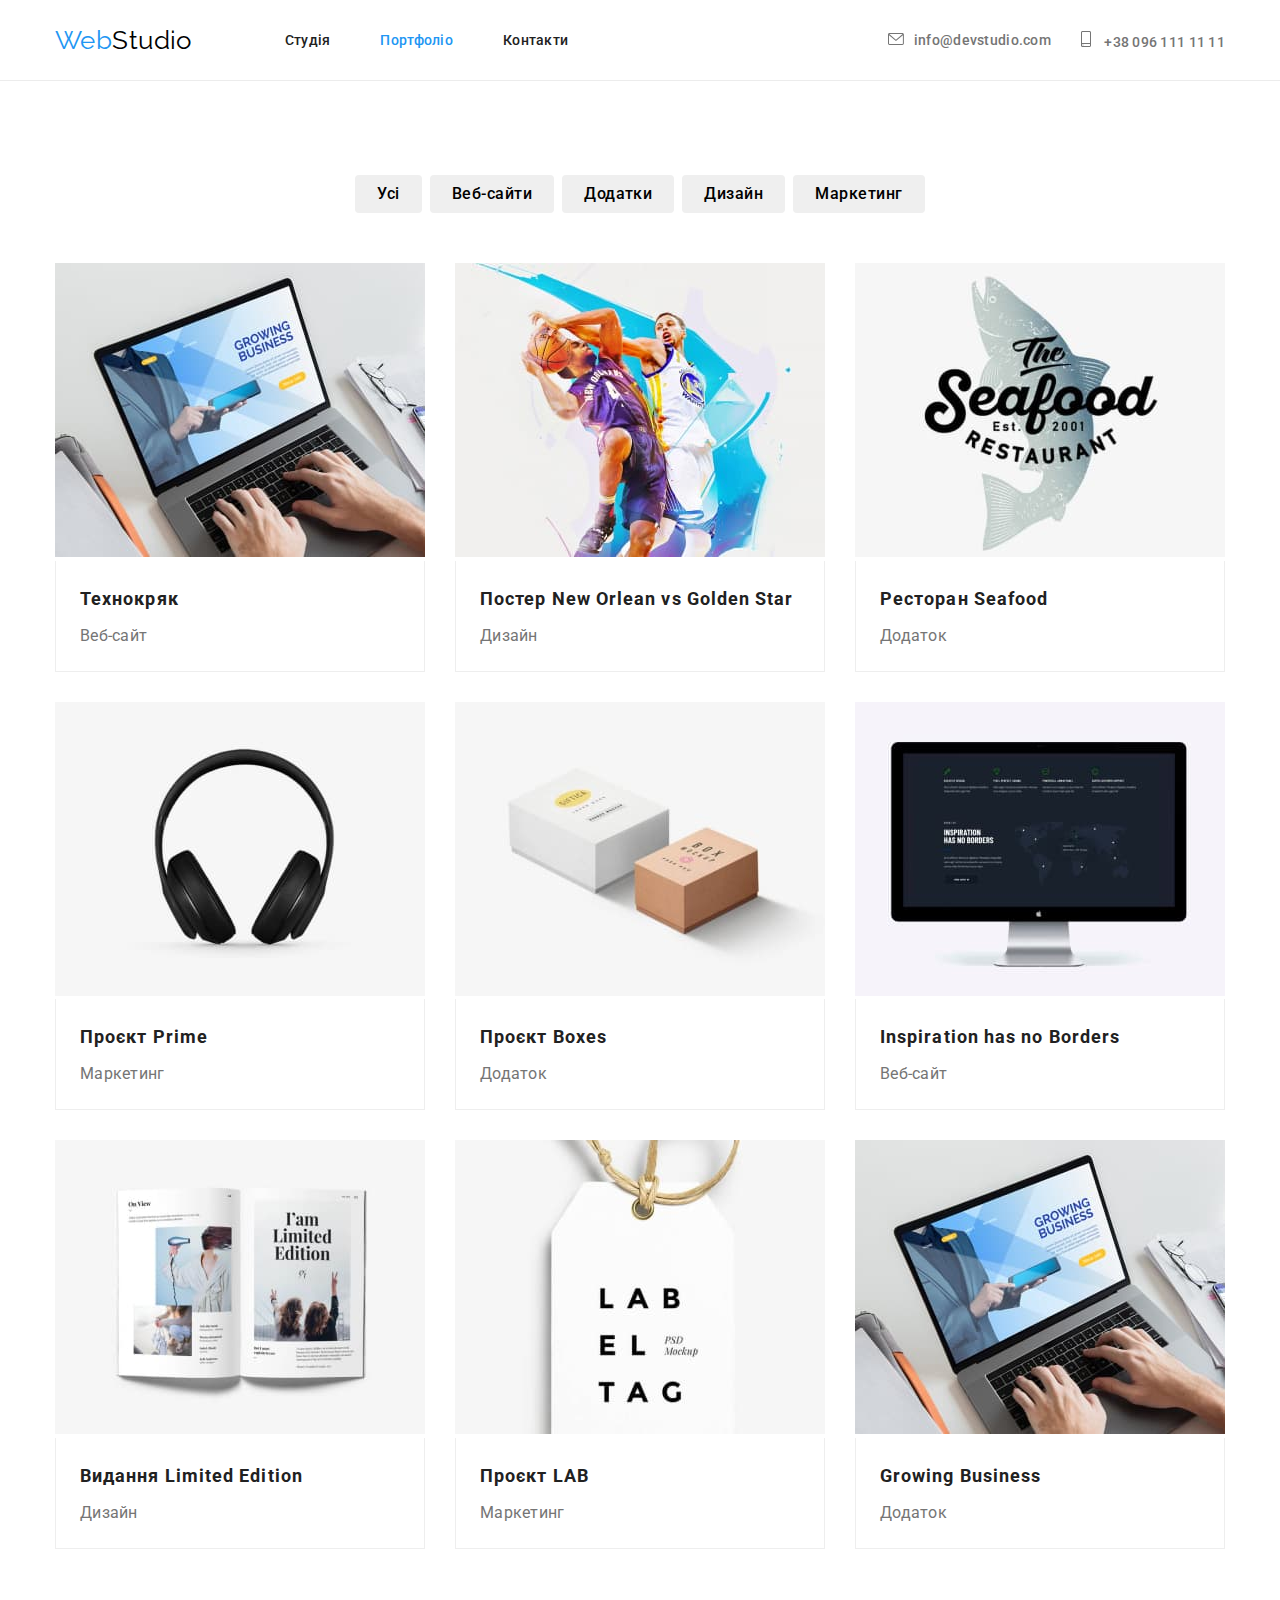
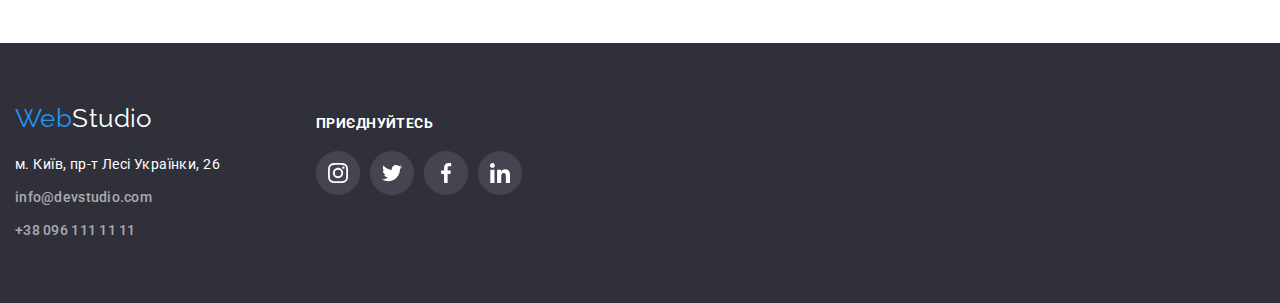
==== portfolio.html @ 9c9692b7 "qqq" ====
<!DOCTYPE html>
<html lang="uk">

<head>
    <meta charset="UTF-8">
    <meta http-equiv="X-UA-Compatible" content="IE=edge">
    <meta name="viewport" content="width=device-width, initial-scale=1.0">
    <title>WebStudio</title>
    <link rel="stylesheet"
        href="https://cdnjs.cloudflare.com/ajax/libs/modern-normalize/1.1.0/modern-normalize.min.css">
    <link rel="stylesheet" href="./css/styles.css">
    <link rel="stylesheet"
        href="https://fonts.googleapis.com/css2?family=Raleway:wght@700&family=Roboto:wght@400;500;700;900&display=swap">
</head>

<body>
        <header class="border">
            <div class="container">
                <nav>
                    <a href="./index.html" class="studio"><span class="span-logo">Web</span>Studio</a>
                    <ul class="ul nav">
                        <li><a href="" class="nav-link">Студія</a></li>
                        <li><a href="./portfolio.html" class="nav-link current">Портфоліо</a></li>
                        <li><a href="" class="nav-link">Контакти</a></li>
                    </ul>
                </nav>
                <ul class="ul header">
                    <Li><a href="mailto:info@devstudio.com" class="link">
                        <svg class="header-icon" width="16" height="12">
                            <use href="./img/icon.svg#mail"></use>
                        </svg>info@devstudio.com</a></Li>
                    <Li><a href="tel:+380961111111" class="link">
                        <svg class="header-icon" width="10" height="16">
                        <use href="./img/icon.svg#smartphone"></use>
                    </svg>
                        +38 096 111 11 11</a></Li>
                </ul>
            </div>
        </header>
        <main>
            <section class="section">
                <div class="container">
                    <ul class="ul button-filter">
                        <li><button type="button" class="button">Усі</button></li>
                        <li><button type="button" class="button">Веб-сайти</button></li>
                        <li><button type="button" class="button">Додатки</button></li>
                        <li><button type="button" class="button">Дизайн</button></li>
                        <li><button type="button" class="button">Маркетинг</button></li>
                    </ul>
                  <ul class="ul portfolio">
                        <li>
                            <a href="" class="link border-card">
                                <img src="./img/laptop.jpg" alt="Технокряк" width="370" height="294">
                               <div class="filter">
                                <h3 class="portfolio-title">Технокряк</h3>
                                <p class="portfolio-text">Веб-сайт</p>
                            </div>
                            </a>
                        </li>
                        <li>
                            <a href="" class="link border-card">
                                <img src="./img/bascket.jpg" alt="Постер" width="370" height="294">
                                <div class="filter">
                                <h3 class="portfolio-title">Постер New Orlean vs Golden Star</h3>
                                <p class="portfolio-text">Дизайн</p>
                        </div>
                            </a>
                        </li>
                        <li>
                            <a href="" class="link border-card">
                                <img src="./img/seafood.jpg" alt="Ресторан" width="370" height="294">
                               <div class="filter">
                                <h3 class="portfolio-title">Ресторан Seafood</h3>
                                <p class="portfolio-text">Додаток</p>
                        </div>
                            </a>
                        </li>
                        <li>
                            <a href="" class="link border-card">
                                <img src="./img/headphones.jpg" alt="Проєкт Прайм" width="370" height="294">
                                <div class="filter">
                                <h3 class="portfolio-title">Проєкт Prime</h3>
                                <p class="portfolio-text">Маркетинг</p>
                        </div>
                            </a>
                        </li>
                        <li>
                            <a href="" class="link border-card">
                                <img src="./img/boxes.jpg" alt="Проєкт Боксес" width="370" height="294">
                                <div class="filter">
                                <h3 class="portfolio-title">Проєкт Boxes</h3>
                                <p class="portfolio-text">Додаток</p>
                        </div>
                            </a>
                        </li>
                        <li>
                            <a href="" class="link border-card">
                                <img src="./img/monoblock.jpg" alt="Моноблок" width="370" height="294">
                             <div class="filter">  
                                <h3 class="portfolio-title">Inspiration has no Borders</h3>
                                <p class="portfolio-text">Веб-сайт</p>
                        </div>
                            </a>
                        </li>
                        <li>
                            <a href="" class="link border-card">
                                <img src="./img/magazine.jpg" alt="Видання" width="370" height="294">
                               <div class="filter">
                                <h3 class="portfolio-title">Видання Limited Edition</h3>
                                <p class="portfolio-text">Дизайн</p>
                        </div>
                            </a>
                        </li>
                        <li>
                            <a href="" class="link border-card">
                                <img src="./img/label.jpg" alt="Проєкт" width="370" height="294">
                                <div class="filter">
                                <h3 class="portfolio-title">Проєкт LAB</h3>
                                <p class="portfolio-text">Маркетинг</p>
                        </div>
                            </a>
                        </li>
                        <li>
                            <a href="" class="link border-card">
                                <img src="./img/laptop.jpg" alt="Лептоп" width="370" height="294">
                                <div class="filter">
                                <h3 class="portfolio-title">Growing Business</h3>
                                <p class="portfolio-text">Додаток</p>
                        </div>
                            </a>
                        </li>
                    </ul>
                </div>
            </section>
        </main>
    <footer class="footer">
        <div class="ttt">
            <div class="container join">
                <a href="./index.html" class="studio-footer"><span class="span-logo">Web</span>Studio</a>
                <address class="footer-address">
                    <ul class="ul tttt">
                        <li><a href="https://goo.gl/maps/Uojgi36pU9A2yynF6" class="address-link">м. Київ, пр-т Лесі
                                Українки, 26</a></li>
                        <li><a href="mailto:info@devstudio.com" class="link">info@devstudio.com</a></li>
                        <li><a href="tel:+380961111111" class="link">+38 096 111 11 11</a></li>
                    </ul>
                </address>
            </div>
            <div class="icon-teams">
                <h3 class="social-title">приєднуйтесь</h3>
                <ul class="last">
                    <li class="icon-hovers">
                        <svg class="socials-icon" width="20" height="20">
                            <use href="./img/inst.svg#instagram"></use>
                        </svg>
                    </li>
                    <li class="icon-hovers">
                        <svg class="socials-icon" width="20" height="20">
                            <use href="./img/socialset.svg#twitter"></use>
                        </svg>
                    </li>
                    <li class="icon-hovers">
                        <svg class="socials-icon" width="20" height="20">
                            <use href="./img/socialset.svg#facebook"></use>
                        </svg>
                    </li>
                    <li class="icon-hovers">
                        <svg class="socials-icon" width="20" height="20">
                            <use href="./img/socialset.svg#linkedin"></use>
                        </svg>
                    </li>
            </div>
        </div>
    </footer>
</body>

</html>
---- css/styles.css ----
:root {
    --accent-color: #2196F3;
    --primery-color: #ffffff;
    --primery-text-color: #212121;
    --secondary-text-color: #757575;
    --secondary-wite-color: #F5F4FA;
}

body {
    background-color: var(--primery-color);
    color: var(--secondary-text-color);
    font-family: Roboto, sans-serif;
    font-weight: 400;
    letter-spacing: 0.03em;
    font-size: 14px;
    max-width: 1600px;
    margin-left: auto;
    margin-right: auto;
}

h1,
h2,
h3,
ul,
p {
    margin: 0;
    padding: 0;
}

.container {
    width: 1200px;
    padding-left: 15px;
    padding-right: 15px;
    margin-left: auto;
    margin-right: auto;
}



/* Лого */
.studio {
    color: #000000;
    font-family: raleway, sans-serif;
    font-size: 26px;
    line-height: 1.17;
    text-decoration: none;
    display: inline-block;
    margin-right: 93px;
}

.studio-footer {
    color: var(--primery-color);
    font-family: raleway, sans-serif;
    font-size: 26px;
    line-height: 1.17;
    text-decoration: none;
    display: inline-block;
    margin-bottom: 20px;
}

.span-logo,
.nav .current {
    color: var(--accent-color);
}

/*Посилання*/
.nav-link:hover,
.link:hover,
.nav-link:focus,
.link:focus,
.footer-address a:focus,
.footer-address a:hover {
    color: var(--accent-color);
}

.ul {
    list-style: none;
}

/* Навігація */
.nav-link {
    color: var(--primery-text-color);
    font-weight: 500;
    line-height: 1.17;
    letter-spacing: 0.02em;
    text-decoration: none;
    display: block;
    padding-top: 32px;
    padding-bottom: 32px;
}

.nav {
    display: flex;
}

.nav li:not(:last-child) {
    margin-right: 50px;
}

.link {
    color: var(--secondary-text-color);
    font-weight: 500;
    line-height: 1.17;
    letter-spacing: 0.02em;
    text-decoration: none;
}

.header {
    display: flex;
    margin-left: auto;
}

.header li:not(:last-child) {
    margin-right: 30px;
}

.container nav {
    display: flex;
    align-items: center;
}

header .container {
    display: flex;
   
}
.header-icon {
    margin-right: 10px;
    fill: currentColor;
}
.header{
align-items: center;}

.border {
    border-bottom: 1px solid #ECECEC
}

/* Герой */
.main-title {
    color: var(--primery-color);
    font-weight: 900;
    font-size: 44px;
    text-transform: uppercase;
    line-height: 1.36;
    letter-spacing: 0.06em;}

.main-button {
    background-color: var(--accent-color);
    color: var(--primery-color);
    border-color: var(--accent-color);
    cursor: pointer;
    font-size: 16px;
    line-height: 1.88;
    letter-spacing: 0.06em;
    margin-top: 30px;
    padding: 10px 32px;
    border-radius: 4px;
    font-weight: 700;
}

.main-section {
    padding-top: 200px;
    padding-bottom: 200px;
    text-align: center;
    margin-left: auto;
    margin-right: auto;
    
}
.heroes {
    background-color: #2F303A;
    background-image: linear-gradient(to right,
   rgba(47, 48, 58, 0.4),
   rgba(47, 48, 58, 0.4)),
     url(../img/heroes.jpg);
    max-width: 1600px;
    height: 600px;
    margin-left: auto;
    margin-right: auto;
    background-position: center;
}
    

/* Інструменти*/
.tools-title {
    color: var(--primery-text-color);
    font-size: 14px;
    line-height: 1.17;
    margin-bottom: 10px;
}

.secondary-title {
    color: var(--primery-text-color);
    font-size: 36px;
    line-height: 1.17;
    margin-bottom: 50px;
    text-align: center;
}

.section {
    padding-top: 94px;
    padding-bottom: 94px;
}

.icon-tools {
    display: flex;
    background-position: center;
    width: 270px;
    height: 120px;
    margin-right: 30px;
    padding-top: 25px;
    padding-bottom: 25px;
    border-radius: 4px;
    background: #F5F4FA;
    margin-bottom: 30px;
}



.tools-text{line-height: 24px;
}

.tools {
    display: flex;
    flex-wrap: wrap;
    }
    
.section-tools{ padding-bottom: 0%;}
.li-tools {
    width: calc((100% - 90px) / 4);
}

.li-tools:not(:last-child) {
    margin-right: 30px;
}

/*Роботи*/
.works {
    display: flex;
    align-items: center;
}

.works li:not(:last-child) {
    margin-right: 30px;
}

/*Команда*/
.dream-team{
    padding-top: 30px;
    padding-bottom: 30px;
}
.team-title {
    color: var(--primery-text-color);
    font-weight: 500;
    font-size: 16px;
    line-height: 1.17;
    text-align: center;
}

.title {
    margin-top: 10px;
    text-align: center;
}

.team {
    display: flex;
   
}

.shadow-team{
    box-shadow: 0px 1px 3px rgba(0, 0, 0, 0.12), 0px 1px 1px rgba(0, 0, 0, 0.14), 0px 2px 1px rgba(0, 0, 0, 0.2);
}
.team li:not(:last-child) {
    margin-right: 30px;
    
}

.our-team {
    background-color: var(--secondary-wite-color);
    padding-bottom: 0px;
}

.team li {
    background-color: var(--primery-color);
}

/*Футер*/
.footer {
    padding-top: 60px;
    padding-bottom: 60px;
    background-color: #2F303A;
    }


.footer-address a {
    color: rgba(256, 256, 256, 0.6);
    line-height: 1.71;
    text-decoration: none;
    font-style: normal;
}

.footer-address li:not(:last-child) {
    margin-bottom: 9px;
}

.footer-address .address-link {
    color: var(--primery-color);
    text-decoration: none;
    
}

/* Фільтр портфоліо*/
.button {
    cursor: pointer;
    font-family: roboto, sans-serif;
    font-style: normal;
    font-weight: 500;
    font-size: 16px;
    line-height: 1.63;
    letter-spacing: 0.03em;
    padding-top: 6px;
    padding-bottom: 6px;
    border-radius: 4px;
    border: none;
     padding-left: 22px; 
    padding-right: 22px;
}
.button-filter{margin-bottom: 50px;}

.button:hover,
.button:focus {
    color: var(--primery-color);
    background-color: var(--accent-color);
    border-color: var(--accent-color);
    box-shadow: 0px 3px 1px rgba(0, 0, 0, 0.1), 0px 1px 2px rgba(0, 0, 0, 0.08), 0px 2px 2px rgba(0, 0, 0, 0.12);
}

.button-filter {
    display: flex;
    justify-content: center;
}


.button-filter li:not(:last-child) {
    margin-right: 8px;
}
.filter{ padding: 20px 24px;
border-bottom: 1px solid #EEEEEE;
border-right: 1px solid #EEEEEE;
border-left: 1px solid #EEEEEE;}


.portfolio-title {
    color: var(--primery-text-color);
    font-size: 18px;
    line-height: 2;
    letter-spacing: 0.06em;
    margin-bottom: 4px;

}

.portfolio-text {
    font-size: 16px;
    line-height: 1.88;
    font-weight: 400;
}

.portfolio {
    display: flex;
    flex-wrap: wrap;
    
}

.portfolio li {
    margin-bottom: 30px;
    margin-right: 30px;
}

.portfolio li:nth-child(3n) {
    margin-right: 0px;
}

.portfolio li:nth-last-child(-n + 3) {
    margin-bottom: 0px;
}

.portfolio li:hover,
.portfolio li:focus {
    box-shadow: 0px 1px 1px rgba(0, 0, 0, 0.12), 0px 4px 4px rgba(0, 0, 0, 0.06), 1px 4px 6px rgba(0, 0, 0, 0.16);
}

.portfolio .link {
    cursor: default;
    color: var(--secondary-text-color);
}

.current {
    text-decoration: none;
}

.dream-team{
    text-align: center;
    justify-content: center;
}
.icon-team{
    display: flex;
     margin-top: 16px;
     fill: currentColor;
     justify-content: center;
     
}
.icon-hover{
        display: flex;
        height: 44px;
        width: 44px;
        padding: 12px;
        border-radius: 50%;
        margin-right: 10px;
 }
.icon-hover:last-child{margin-right: 0px;}
.icon-hover:hover,
.icon-hover:focus {
    cursor: pointer;
    background-color: var(--accent-color);
    fill: var(--primery-color);}

    .client{
            fill: currentColor;
            
            display: flex;
            margin-top: 50px;
            text-align: center;
        justify-content: center;}
.icon-client{
    display: flex;  
    padding-left: 32px; 
    padding-right: 32px;
    padding-top: 16px;
    padding-bottom: 16px;
    border: 1px solid #AFB1B8;
    margin-right: 30px;
    border-radius: 4px;
}
            
.icon-client:last-child{margin-right: 0px;}
.icon-client:hover, .icon-client:focus{cursor: pointer;
    background-color: var(--accent-color);
    fill: var(--primery-color);
}
.social-title{
    display: flex;
    font-size: 14px;
     line-height: 1.17;
      font-weight: 700;
    color: var(--primery-color);
    text-transform: uppercase;
    margin-bottom: 20px;
    margin-top: 12px;
}
.icon-hovers{
        display: flex;
        height: 44px;
        width: 44px;
        padding: 12px;
        border-radius: 50%;
        margin-right: 10px;
        background-image: linear-gradient(to right,
                    rgba(255, 255, 255, 0.1),
                    rgba(255, 255, 255, 0.1));
}
.icon-teams {
    margin-left: 70px;
    fill: white;
    }
.icon-hovers:focus, .icon-hovers:hover{
    cursor: pointer;
      background-color: var(--accent-color);
    fill: var(--primery-color);
    }


.last{display: flex;
align-items: center;}
.footer{display: flex;}
.ttt{display: flex;}
  .join{width: 246px;}
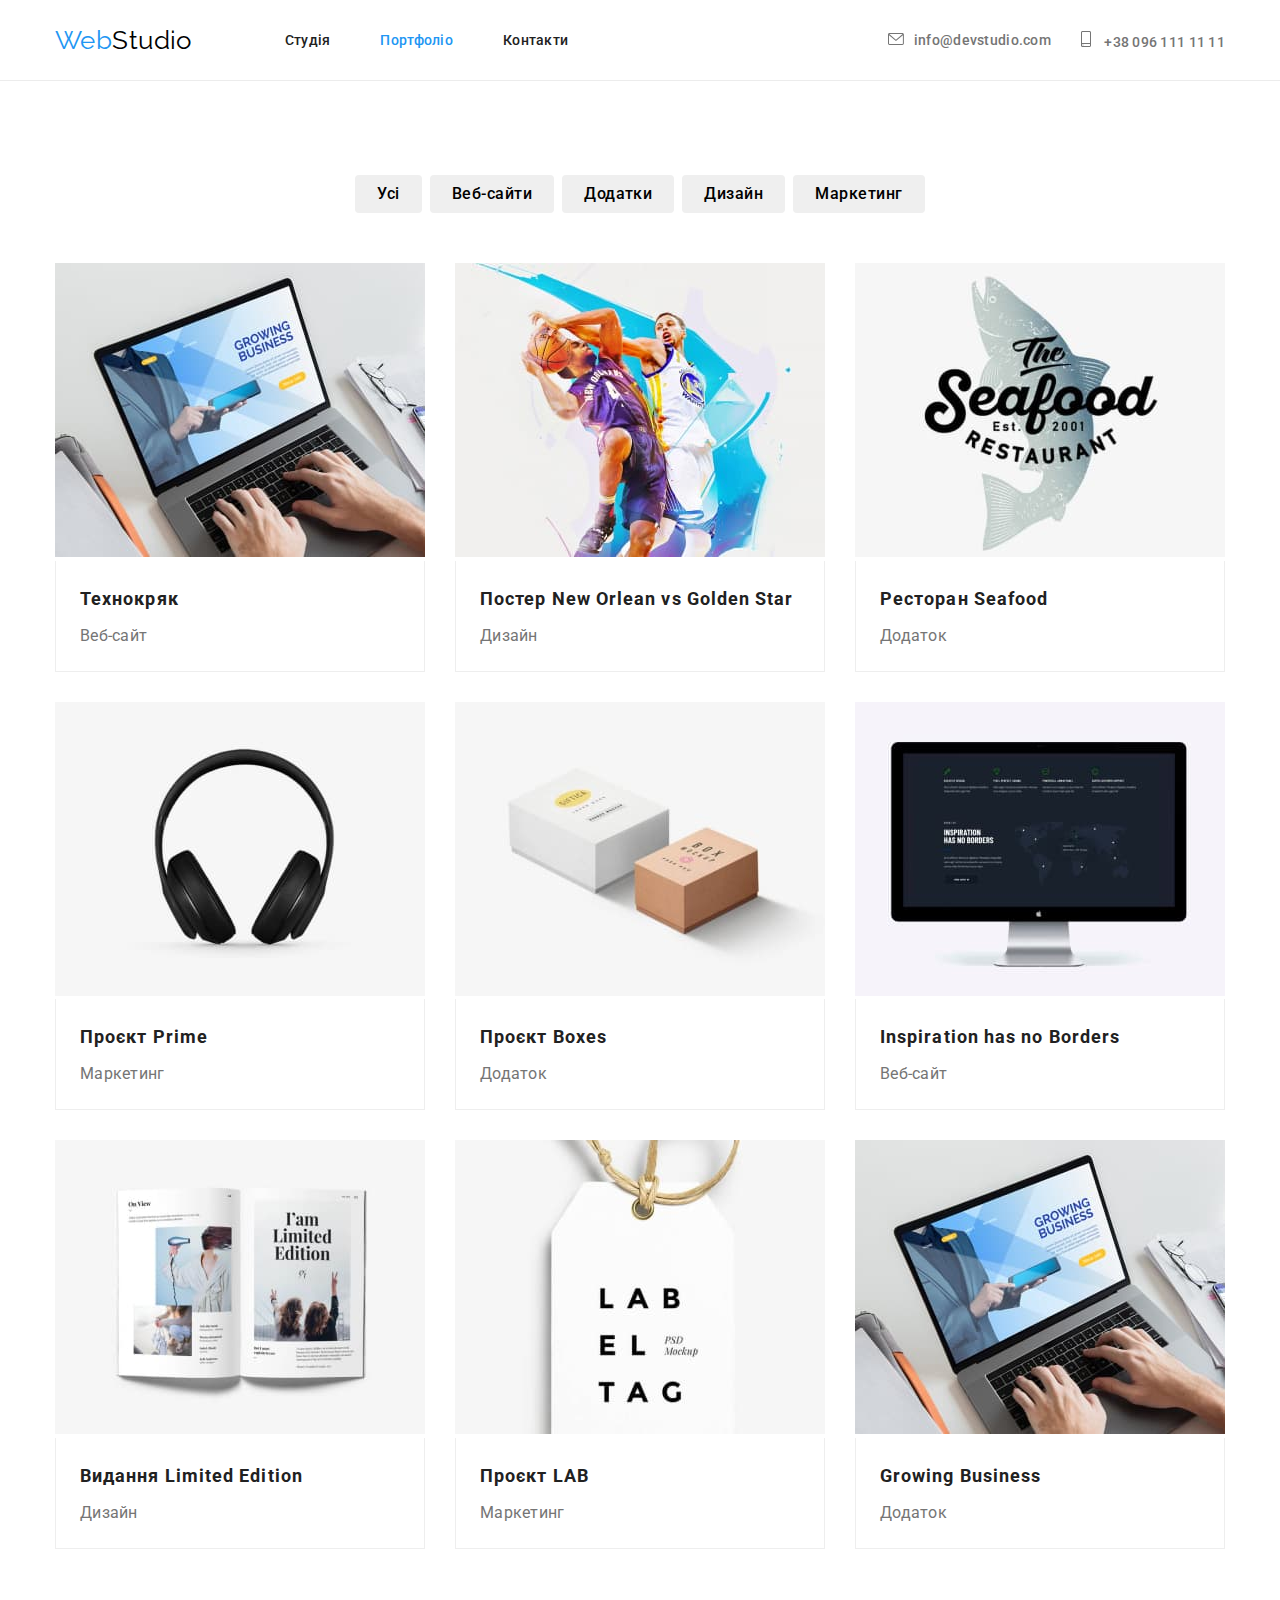
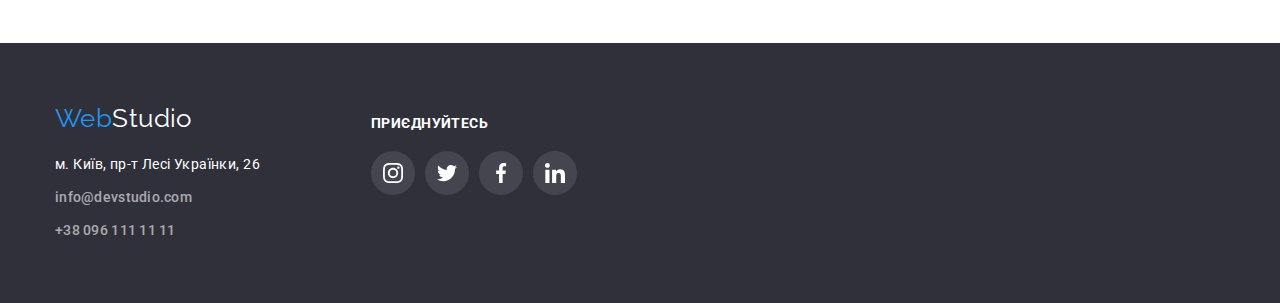
==== commit 9ad44bf0: "sunday" ====
--- a/portfolio.html
+++ b/portfolio.html
@@ -19,7 +19,7 @@
                 <nav>
                     <a href="./index.html" class="studio"><span class="span-logo">Web</span>Studio</a>
                     <ul class="ul nav">
-                        <li><a href="" class="nav-link">Студія</a></li>
+                        <li><a href="./index.html" class="nav-link">Студія</a></li>
                         <li><a href="./portfolio.html" class="nav-link current">Портфоліо</a></li>
                         <li><a href="" class="nav-link">Контакти</a></li>
                     </ul>
@@ -134,8 +134,8 @@
             </section>
         </main>
     <footer class="footer">
-        <div class="ttt">
-            <div class="container join">
+        <div class="ttt container">
+            <div class="join">
                 <a href="./index.html" class="studio-footer"><span class="span-logo">Web</span>Studio</a>
                 <address class="footer-address">
                     <ul class="ul tttt">
@@ -168,7 +168,8 @@
                         <svg class="socials-icon" width="20" height="20">
                             <use href="./img/socialset.svg#linkedin"></use>
                         </svg>
-                    </li>
+                   </li>
+            </ul>
             </div>
         </div>
     </footer>
--- a/css/styles.css
+++ b/css/styles.css
@@ -13,9 +13,7 @@
     font-weight: 400;
     letter-spacing: 0.03em;
     font-size: 14px;
-    max-width: 1600px;
-    margin-left: auto;
-    margin-right: auto;
+    ;
 }
 
 h1,
@@ -201,17 +199,17 @@
 }
 
 .icon-tools {
-    display: flex;
-    background-position: center;
-    width: 270px;
+   width: 270px;
     height: 120px;
-    margin-right: 30px;
-    padding-top: 25px;
-    padding-bottom: 25px;
     border-radius: 4px;
     background: #F5F4FA;
     margin-bottom: 30px;
-}
+    display: flex;
+    align-items: center;
+    justify-content: center;
+    }
+
+
 
 
 
@@ -227,6 +225,7 @@
 .li-tools {
     width: calc((100% - 90px) / 4);
 }
+ 
 
 .li-tools:not(:last-child) {
     margin-right: 30px;
@@ -275,7 +274,7 @@
 
 .our-team {
     background-color: var(--secondary-wite-color);
-    padding-bottom: 0px;
+   
 }
 
 .team li {
@@ -441,10 +440,13 @@
 }
             
 .icon-client:last-child{margin-right: 0px;}
-.icon-client:hover, .icon-client:focus{cursor: pointer;
-    background-color: var(--accent-color);
-    fill: var(--primery-color);
-}
+.icon-client:hover, 
+.icon-client:focus {cursor: pointer;
+    border-color: var(--accent-color);
+    fill: var(--accent-color);
+}
+.box-client:hover, .box-client:focus{color: var(--accent-color);}
+
 .social-title{
     display: flex;
     font-size: 14px;
@@ -455,6 +457,12 @@
     margin-bottom: 20px;
     margin-top: 12px;
 }
+
+
+.socials-icon{
+    color:#AFB1B8;
+  }
+
 .icon-hovers{
         display: flex;
         height: 44px;
@@ -470,9 +478,9 @@
     margin-left: 70px;
     fill: white;
     }
-.icon-hovers:focus, .icon-hovers:hover{
+.icon-hovers:hover, .icon-hovers:focus{
     cursor: pointer;
-      background-color: var(--accent-color);
+    background-color: var(--accent-color);
     fill: var(--primery-color);
     }
 
@@ -481,4 +489,10 @@
 align-items: center;}
 .footer{display: flex;}
 .ttt{display: flex;}
-  .join{width: 246px;}+  .join{width: 246px;}
+  .box-client{
+    color: #AFB1B8;
+  }
+  
+  
+
